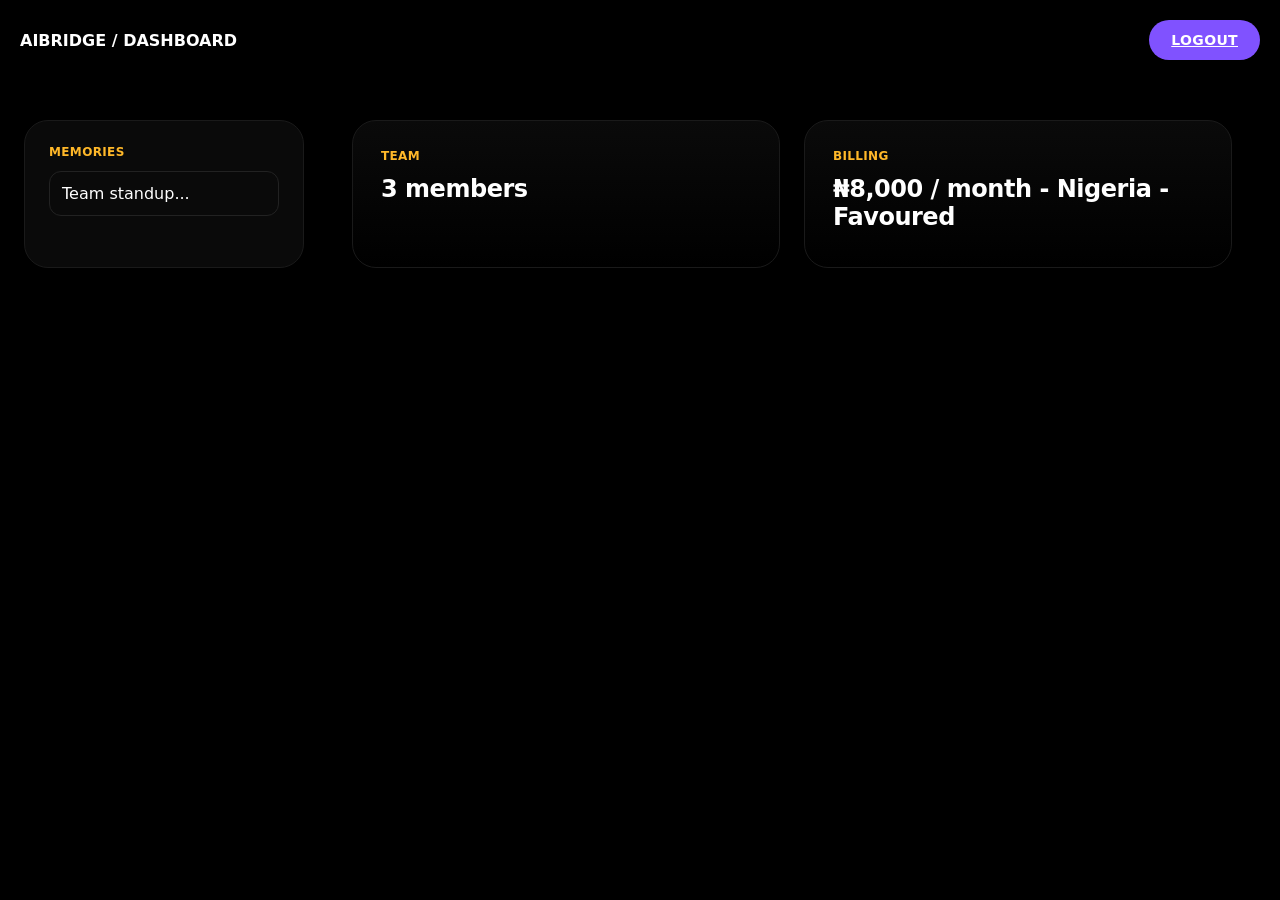
==== dashboard.html @ 5fb2ea6b "dashboard.html" ====
<!DOCTYPE html><html><head><meta charset="UTF-8"><meta name="viewport" content="width=device-width,initial-scale=1"><title>Dashboard</title><link rel="stylesheet" href="style.css"></head><body>
<nav class="nav"><b>AIBRIDGE / DASHBOARD</b><a href="index.html" class="btn-iris">Logout</a></nav>
<div style="max-width:1280px;margin:120px auto;padding:0 24px;display:grid;grid-template-columns:280px 1fr;gap:24px"><div style="border:1px solid #1a1a1a;border-radius:24px;padding:24px;background:#0a0a0a"><div class="label">Memories</div><div style="padding:12px;border:1px solid #222;border-radius:12px;margin:8px 0">Team standup...</div></div><div><div class="cards" style="margin:0;grid-template-columns:1fr 1fr"><div class="card"><div class="label">Team</div><h3>3 members</h3></div><div class="card"><div class="label">Billing</div><h3 id="bill">₦8,000</h3></div></div></div></div>
<script type="module">import {PRICING} from "./pricing.js";document.getElementById('bill').innerText=`${PRICING.NG.symbol}${PRICING.NG.pro.toLocaleString()} / month - ${PRICING.NG.label}`;</script>
</body></html>
---- style.css ----
:root{
  --color-void:#000000;
  --color-bone:#ffffff;
  --color-ash:#9a9a9a;
  --color-mist:#bdbdbd;
  --color-iris:#8052ff;
  --color-saffron:#ffb829;
  --font-main:'PPNeueMontreal',Inter,system-ui,sans-serif;
}
*{margin:0;padding:0;box-sizing:border-box}
body{background:var(--color-void);color:var(--color-bone);font-family:var(--font-main);overflow-x:hidden}
.nav{position:fixed;top:20px;left:50%;transform:translateX(-50%);width:calc(100% - 40px);max-width:1280px;display:flex;justify-content:space-between;align-items:center;z-index:10}
.nav-links{display:flex;gap:30px;font-size:14px;font-weight:600;text-transform:uppercase;letter-spacing:.35px;color:var(--color-ash)}
.nav-links a:hover{color:var(--color-bone)}
.btn-iris{background:var(--color-iris);color:#fff;padding:12px 22px;border-radius:9999px;font-size:14px;font-weight:600;text-transform:uppercase;letter-spacing:.35px;border:none;cursor:pointer;display:inline-block}
.hero{max-width:1280px;margin:0 auto;padding:160px 24px 80px;display:grid;grid-template-columns:1.1fr .9fr;gap:40px;align-items:center;min-height:90vh}
.hero h1{font-size:78px;line-height:.9;letter-spacing:-3.12px;font-weight:400}
.hero h1 span{color:var(--color-saffron)}
.hero p{font-size:18px;font-weight:200;line-height:1.5;color:var(--color-mist);max-width:480px;margin:24px 0 32px}
.label{color:var(--color-saffron);font-size:12px;font-weight:600;letter-spacing:.35px;text-transform:uppercase;margin-bottom:12px}
#brain-canvas{width:100%;height:520px;display:block}
.cards{max-width:1280px;margin:40px auto;padding:0 24px;display:grid;grid-template-columns:repeat(3,1fr);gap:24px}
.card{border:1px solid #1a1a1a;border-radius:24px;padding:28px;background:linear-gradient(180deg,#0a0a0a,#000)}
.card:hover{transform:translateY(-4px);border-color:#2a2a2a}
.card h3{font-size:24px;letter-spacing:-.48px;margin:12px 0 8px}
.card p{color:var(--color-ash);font-size:15px;line-height:1.5;font-weight:200}
.pricing{max-width:1280px;margin:120px auto;padding:0 24px}
.pricing-grid{display:grid;grid-template-columns:repeat(3,1fr);gap:24px;margin-top:40px}
.price-card{border:1px solid #222;border-radius:24px;padding:32px}
.price-card.favoured{border-color:var(--color-iris);background:radial-gradient(600px at 0% 0%,rgba(128,82,255,.15),transparent)}
.auth-wrap{max-width:420px;margin:140px auto;padding:32px;border:1px solid #1a1a1a;border-radius:24px;background:#0a0a0a}
.auth-wrap input{width:100%;padding:14px 16px;border-radius:12px;border:1px solid #222;background:#000;color:#fff;margin:10px 0}
@media(max-width:900px){.hero{grid-template-columns:1fr}.hero h1{font-size:48px}.cards,.pricing-grid{grid-template-columns:1fr}}
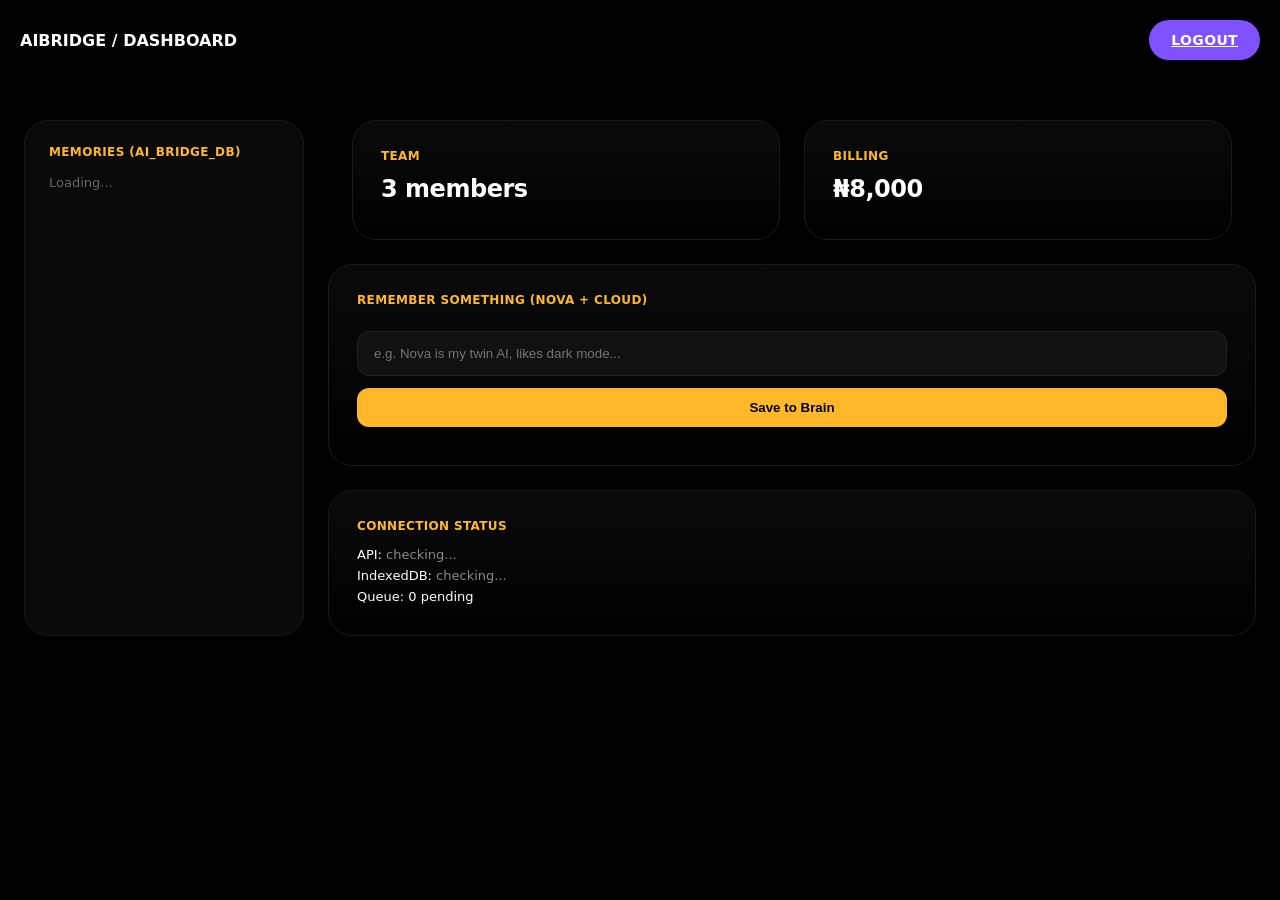
==== commit ad7cefd0: "dashboard.html" ====
--- a/dashboard.html
+++ b/dashboard.html
@@ -1,5 +1,128 @@
-<!DOCTYPE html><html><head><meta charset="UTF-8"><meta name="viewport" content="width=device-width,initial-scale=1"><title>Dashboard</title><link rel="stylesheet" href="style.css"></head><body>
+<!DOCTYPE html>
+<html>
+<head>
+<meta charset="UTF-8">
+<meta name="viewport" content="width=device-width,initial-scale=1">
+<title>Dashboard - AI-Bridge</title>
+<link rel="stylesheet" href="style.css">
+<style>
+.mem-input{width:100%;padding:14px 16px;border-radius:12px;border:1px solid #222;background:#111;color:#fff;outline:none;margin-top:12px}
+.mem-list{margin-top:16px;max-height:60vh;overflow:auto}
+.mem-item{padding:12px;border:1px solid #1a1a1a;border-radius:12px;margin:8px 0;background:#0f0f0f;font-size:14px}
+.mem-item small{color:#666;display:block;margin-top:4px}
+.btn-save{margin-top:12px;width:100%;padding:12px;border-radius:12px;background:#ffb829;color:#000;font-weight:700;border:none;cursor:pointer}
+.btn-save:disabled{opacity:.5}
+</style>
+</head>
+<body>
 <nav class="nav"><b>AIBRIDGE / DASHBOARD</b><a href="index.html" class="btn-iris">Logout</a></nav>
-<div style="max-width:1280px;margin:120px auto;padding:0 24px;display:grid;grid-template-columns:280px 1fr;gap:24px"><div style="border:1px solid #1a1a1a;border-radius:24px;padding:24px;background:#0a0a0a"><div class="label">Memories</div><div style="padding:12px;border:1px solid #222;border-radius:12px;margin:8px 0">Team standup...</div></div><div><div class="cards" style="margin:0;grid-template-columns:1fr 1fr"><div class="card"><div class="label">Team</div><h3>3 members</h3></div><div class="card"><div class="label">Billing</div><h3 id="bill">₦8,000</h3></div></div></div></div>
-<script type="module">import {PRICING} from "./pricing.js";document.getElementById('bill').innerText=`${PRICING.NG.symbol}${PRICING.NG.pro.toLocaleString()} / month - ${PRICING.NG.label}`;</script>
-</body></html>
+
+<div style="max-width:1280px;margin:120px auto;padding:0 24px;display:grid;grid-template-columns:280px 1fr;gap:24px">
+  
+  <!-- LEFT -->
+  <div style="border:1px solid #1a1a1a;border-radius:24px;padding:24px;background:#0a0a0a">
+    <div class="label">Memories (ai_bridge_db)</div>
+    <div id="mem-list" class="mem-list">
+      <div style="color:#666;font-size:13px">Loading...</div>
+    </div>
+  </div>
+
+  <!-- RIGHT -->
+  <div>
+    <div class="cards" style="margin:0;grid-template-columns:1fr 1fr">
+      <div class="card"><div class="label">Team</div><h3>3 members</h3></div>
+      <div class="card"><div class="label">Billing</div><h3 id="bill">₦8,000</h3></div>
+    </div>
+
+    <div class="card" style="margin-top:24px">
+      <div class="label">Remember Something (Nova + Cloud)</div>
+      <input id="mem-input" class="mem-input" placeholder="e.g. Nova is my twin AI, likes dark mode..." />
+      <button id="mem-save" class="btn-save">Save to Brain</button>
+      <div id="mem-status" style="margin-top:10px;font-size:13px;color:#888"></div>
+    </div>
+
+    <div class="card" style="margin-top:24px">
+      <div class="label">Connection Status</div>
+      <div style="font-size:13px;line-height:1.6;margin-top:8px">
+        <div>API: <span id="api-status" style="color:#888">checking...</span></div>
+        <div>IndexedDB: <span id="idb-status" style="color:#888">checking...</span></div>
+        <div>Queue: <span id="queue-status">0 pending</span></div>
+      </div>
+    </div>
+
+  </div>
+</div>
+
+<script type="module">
+import { PRICING } from "./pricing.js";
+import { remember, recall, syncNow } from "./lib/memory.js";
+
+document.getElementById('bill').innerText = `${PRICING.NG.symbol}${PRICING.NG.pro.toLocaleString()} / month - ${PRICING.NG.label}`;
+
+const input = document.getElementById('mem-input');
+const btn = document.getElementById('mem-save');
+const list = document.getElementById('mem-list');
+const status = document.getElementById('mem-status');
+
+async function renderList(){
+  try{
+    const all = await recall();
+    document.getElementById('idb-status').innerText = `OK (${all.length})`;
+    document.getElementById('idb-status').style.color = '#0f0';
+    if(all.length===0){
+      list.innerHTML = '<div style="color:#666;font-size:13px">No memories yet. Save one above.</div>';
+      return;
+    }
+    list.innerHTML = all.slice().reverse().map(m=>`
+      <div class="mem-item">${m.text}<small>${new Date(m.created||Date.now()).toLocaleString()}</small></div>
+    `).join('');
+    document.getElementById('queue-status').innerText = '0 pending';
+  }catch(e){
+    document.getElementById('idb-status').innerText = 'Error';
+    list.innerHTML = `<div style="color:#a00">${e.message}</div>`;
+  }
+}
+
+async function checkApi(){
+  try{
+    const r = await fetch('https://aibridge-api-render-1.onrender.com/');
+    const t = await r.text();
+    document.getElementById('api-status').innerText = t.includes('LIVE') ? 'LIVE' : 'OK';
+    document.getElementById('api-status').style.color = '#0f0';
+  }catch{
+    document.getElementById('api-status').innerText = 'Offline (will save locally)';
+    document.getElementById('api-status').style.color = '#ffb829';
+  }
+}
+
+btn.onclick = async ()=>{
+  const text = input.value.trim();
+  if(!text) return;
+  btn.disabled = true;
+  status.innerText = 'Saving to ai_bridge_db + cloud...';
+  try{
+    await remember(text);
+    input.value = '';
+    status.innerText = 'Saved! ✓';
+    await renderList();
+    setTimeout(()=>status.innerText='',2000);
+  }catch(e){
+    status.innerText = 'Saved offline, will sync when online';
+    await renderList();
+  }
+  btn.disabled = false;
+};
+
+input.addEventListener('keydown', e=>{ if(e.key==='Enter') btn.click() });
+
+checkApi();
+renderList();
+
+// expose for console
+window.remember = remember;
+window.recall = recall;
+console.log("Memory brain ready");
+</script>
+
+</body>
+</html>
